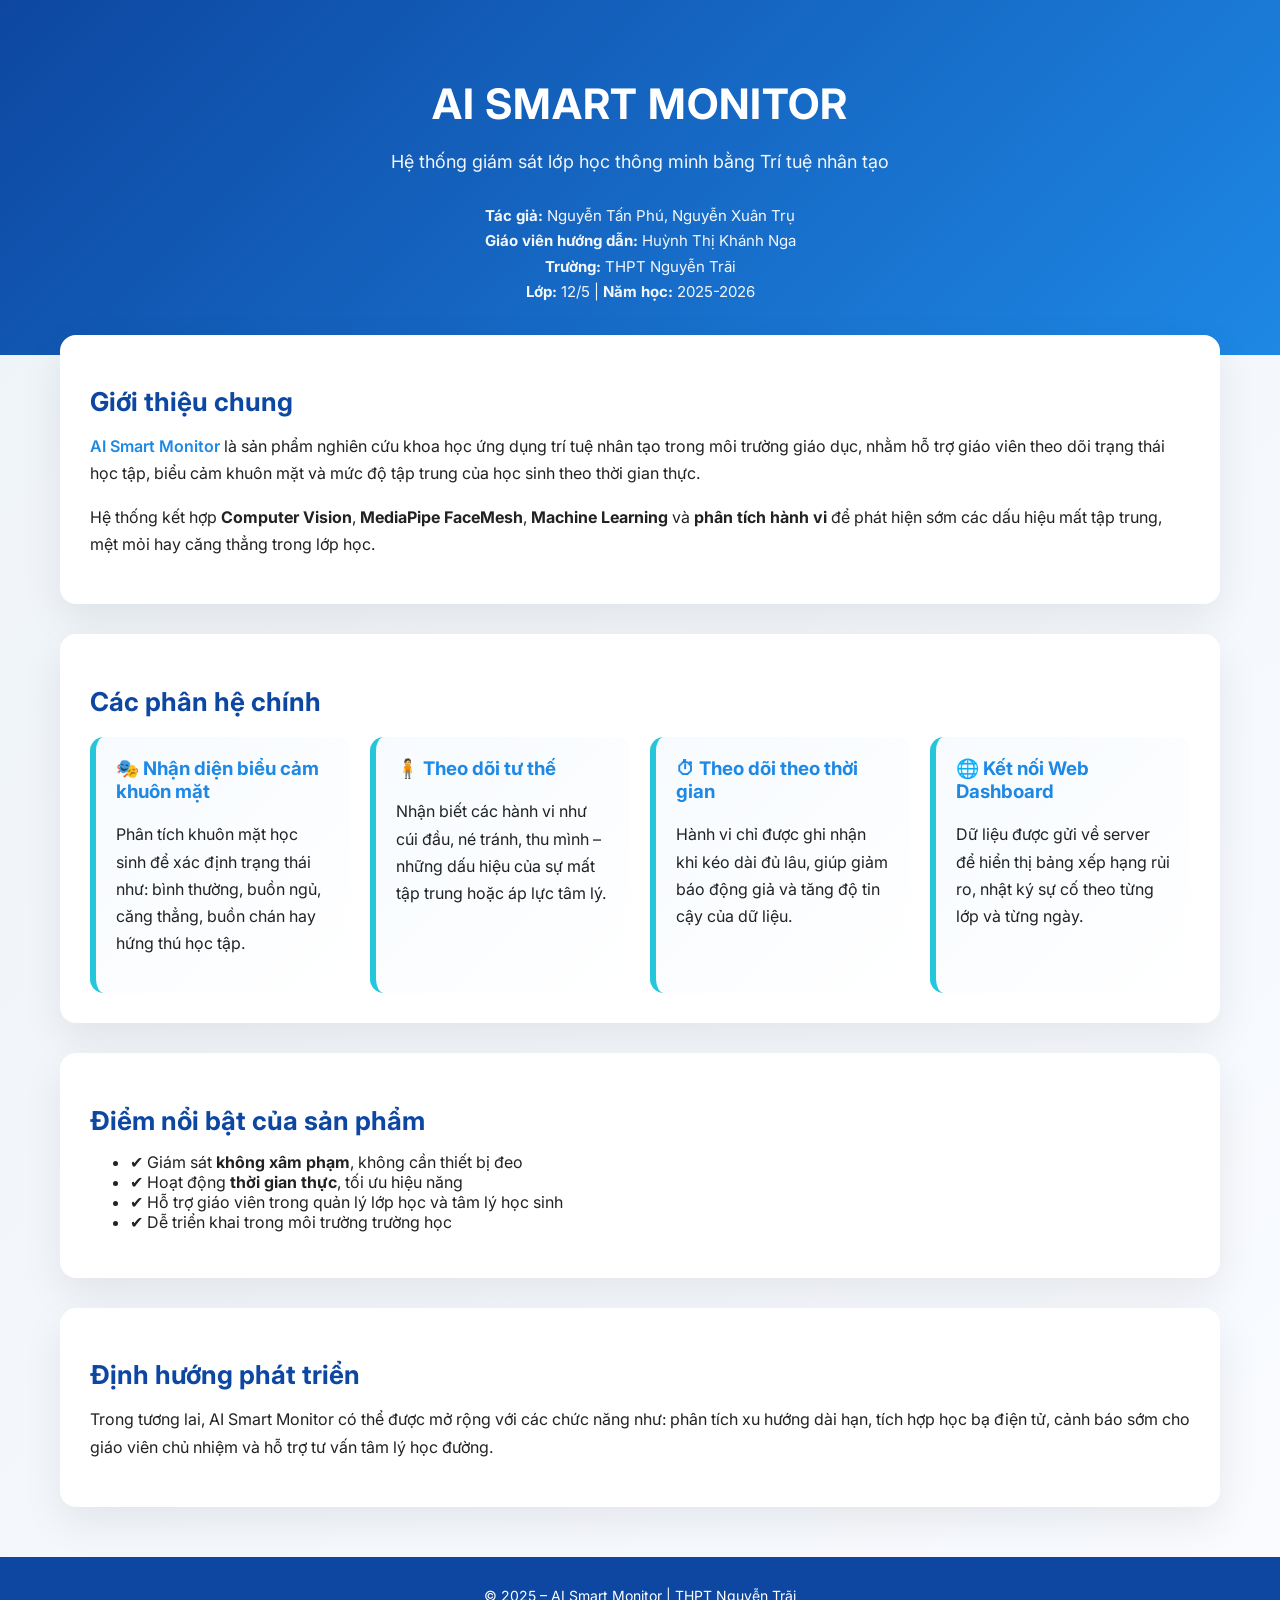
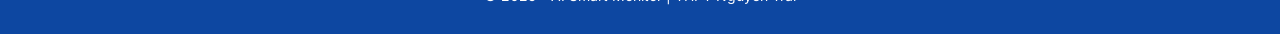
==== ai_smart_monitor.html @ 7d2ee295 "Add files via upload" ====
<!DOCTYPE html>
<html lang="vi">
<head>
  <meta charset="UTF-8" />
  <title>AI Smart Monitor – Hệ thống giám sát lớp học thông minh</title>
  <link rel="icon" href="AI Smart Monitor.ico" type="image/x-icon">
  <meta name="viewport" content="width=device-width, initial-scale=1.0" />
  <link href="https://fonts.googleapis.com/css2?family=Inter:wght@300;400;600;700&display=swap" rel="stylesheet">
  <style>
    :root {
      --primary: #1e88e5;
      --secondary: #0d47a1;
      --accent: #26c6da;
      --bg: #f4f7fb;
      --card: #ffffff;
    }

    * { box-sizing: border-box; }

    body {
      margin: 0;
      font-family: 'Inter', sans-serif;
      background: linear-gradient(135deg, #eef3f8, #f9fbff);
      color: #222;
    }

    header {
      background: linear-gradient(135deg, var(--secondary), var(--primary));
      color: white;
      padding: 50px 20px;
      text-align: center;
    }

    header h1 {
      font-size: 42px;
      margin-bottom: 10px;
      letter-spacing: 1px;
    }

    header p {
      font-size: 18px;
      opacity: 0.95;
    }

    .meta {
      margin-top: 25px;
      font-size: 15px;
      line-height: 1.7;
      opacity: 0.95;
    }

    .container {
      max-width: 1200px;
      margin: -40px auto 0;
      padding: 20px;
    }

    .card {
      background: var(--card);
      border-radius: 16px;
      padding: 30px;
      box-shadow: 0 15px 40px rgba(0,0,0,0.08);
      margin-bottom: 30px;
    }

    h2 {
      color: var(--secondary);
      margin-bottom: 15px;
      font-size: 26px;
    }

    p {
      line-height: 1.7;
      font-size: 16px;
    }

    .features {
      display: grid;
      grid-template-columns: repeat(auto-fit, minmax(250px, 1fr));
      gap: 20px;
      margin-top: 20px;
    }

    .feature {
      background: linear-gradient(135deg, #f7fbff, #ffffff);
      border-radius: 14px;
      padding: 20px;
      border-left: 6px solid var(--accent);
      transition: transform 0.2s ease, box-shadow 0.2s ease;
    }

    .feature:hover {
      transform: translateY(-5px);
      box-shadow: 0 10px 25px rgba(0,0,0,0.1);
    }

    .feature h3 {
      margin-top: 0;
      color: var(--primary);
    }

    footer {
      text-align: center;
      padding: 30px 15px;
      background: #0d47a1;
      color: white;
      font-size: 14px;
    }

    .highlight {
      color: var(--primary);
      font-weight: 600;
    }
  </style>
</head>
<body>

<header>
  <h1>AI SMART MONITOR</h1>
  <p>Hệ thống giám sát lớp học thông minh bằng Trí tuệ nhân tạo</p>

  <div class="meta">
    <div><strong>Tác giả:</strong> Nguyễn Tấn Phú, Nguyễn Xuân Trụ</div>
    <div><strong>Giáo viên hướng dẫn:</strong> Huỳnh Thị Khánh Nga</div>
    <div><strong>Trường:</strong> THPT Nguyễn Trãi</div>
    <div><strong>Lớp:</strong> 12/5 | <strong>Năm học:</strong> 2025-2026</div>
  </div>
</header>

<div class="container">

  <div class="card">
    <h2>Giới thiệu chung</h2>
    <p>
      <span class="highlight">AI Smart Monitor</span> là sản phẩm nghiên cứu khoa học ứng dụng trí tuệ nhân tạo
      trong môi trường giáo dục, nhằm hỗ trợ giáo viên theo dõi trạng thái học tập,
      biểu cảm khuôn mặt và mức độ tập trung của học sinh theo thời gian thực.
    </p>
    <p>
      Hệ thống kết hợp <strong>Computer Vision</strong>, <strong>MediaPipe FaceMesh</strong>,
      <strong>Machine Learning</strong> và <strong>phân tích hành vi</strong>
      để phát hiện sớm các dấu hiệu mất tập trung, mệt mỏi hay căng thẳng trong lớp học.
    </p>
  </div>

  <div class="card">
    <h2>Các phân hệ chính</h2>
    <div class="features">
      <div class="feature">
        <h3>🎭 Nhận diện biểu cảm khuôn mặt</h3>
        <p>
          Phân tích khuôn mặt học sinh để xác định trạng thái như: bình thường,
          buồn ngủ, căng thẳng, buồn chán hay hứng thú học tập.
        </p>
      </div>
      <div class="feature">
        <h3>🧍 Theo dõi tư thế</h3>
        <p>
          Nhận biết các hành vi như cúi đầu, né tránh, thu mình – những dấu hiệu
          của sự mất tập trung hoặc áp lực tâm lý.
        </p>
      </div>
      <div class="feature">
        <h3>⏱ Theo dõi theo thời gian</h3>
        <p>
          Hành vi chỉ được ghi nhận khi kéo dài đủ lâu, giúp giảm báo động giả
          và tăng độ tin cậy của dữ liệu.
        </p>
      </div>
      <div class="feature">
        <h3>🌐 Kết nối Web Dashboard</h3>
        <p>
          Dữ liệu được gửi về server để hiển thị bảng xếp hạng rủi ro,
          nhật ký sự cố theo từng lớp và từng ngày.
        </p>
      </div>
    </div>
  </div>

  <div class="card">
    <h2>Điểm nổi bật của sản phẩm</h2>
    <ul>
      <li>✔ Giám sát <strong>không xâm phạm</strong>, không cần thiết bị đeo</li>
      <li>✔ Hoạt động <strong>thời gian thực</strong>, tối ưu hiệu năng</li>
      <li>✔ Hỗ trợ giáo viên trong quản lý lớp học và tâm lý học sinh</li>
      <li>✔ Dễ triển khai trong môi trường trường học</li>
    </ul>
  </div>

  <div class="card">
    <h2>Định hướng phát triển</h2>
    <p>
      Trong tương lai, AI Smart Monitor có thể được mở rộng với các chức năng như:
      phân tích xu hướng dài hạn, tích hợp học bạ điện tử, cảnh báo sớm cho giáo viên
      chủ nhiệm và hỗ trợ tư vấn tâm lý học đường.
    </p>
  </div>

</div>

<footer>
  © 2025 – AI Smart Monitor | THPT Nguyễn Trãi
</footer>

</body>
</html>
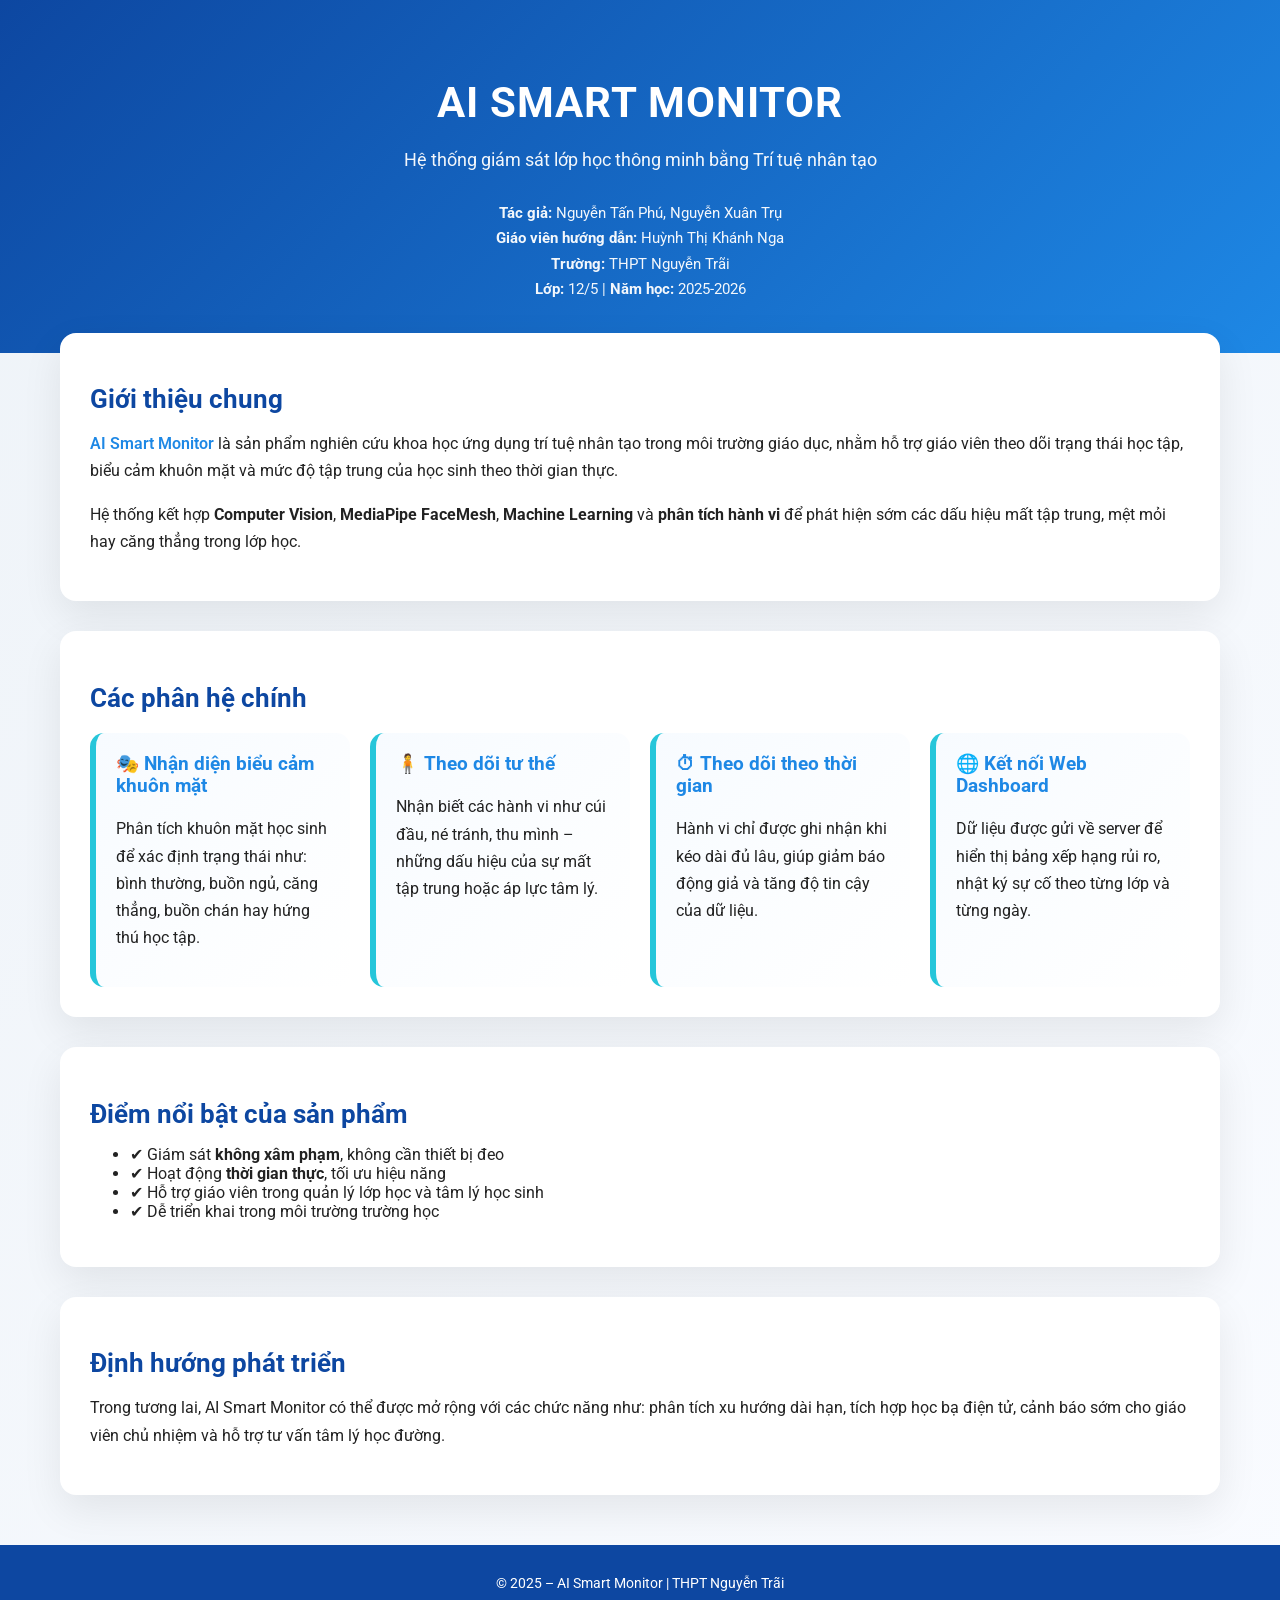
==== commit bfaca3ab: "Update ai_smart_monitor.html" ====
--- a/ai_smart_monitor.html
+++ b/ai_smart_monitor.html
@@ -5,7 +5,7 @@
   <title>AI Smart Monitor – Hệ thống giám sát lớp học thông minh</title>
   <link rel="icon" href="AI Smart Monitor.ico" type="image/x-icon">
   <meta name="viewport" content="width=device-width, initial-scale=1.0" />
-  <link href="https://fonts.googleapis.com/css2?family=Inter:wght@300;400;600;700&display=swap" rel="stylesheet">
+  <link href="https://fonts.googleapis.com/css2?family=Roboto:wght@400;500;700&display=swap" rel="stylesheet">
   <style>
     :root {
       --primary: #1e88e5;
@@ -19,7 +19,7 @@
 
     body {
       margin: 0;
-      font-family: 'Inter', sans-serif;
+      font-family: 'Roboto', Arial, sans-serif;
       background: linear-gradient(135deg, #eef3f8, #f9fbff);
       color: #222;
     }
@@ -112,6 +112,7 @@
       font-weight: 600;
     }
   </style>
+  <link rel="stylesheet" href="subpage-style.css">
 </head>
 <body>
 
@@ -201,6 +202,6 @@
 <footer>
   © 2025 – AI Smart Monitor | THPT Nguyễn Trãi
 </footer>
-
+<script src="subpage-animation.js"></script>
 </body>
 </html>
--- a/subpage-style.css
+++ b/subpage-style.css
@@ -0,0 +1,88 @@
+/* ===== GLOBAL ===== */
+html {
+  scroll-behavior: smooth;
+}
+
+/* ===== HEADER LOAD ANIMATION ===== */
+header {
+  animation: fadeSlideDown 1s ease-out;
+}
+
+@keyframes fadeSlideDown {
+  from {
+    opacity: 0;
+    transform: translateY(-30px);
+  }
+  to {
+    opacity: 1;
+    transform: translateY(0);
+  }
+}
+
+/* ===== SCROLL REVEAL ===== */
+.reveal {
+  opacity: 0;
+  transform: translateY(40px);
+  transition: all 0.8s ease;
+}
+
+.reveal.active {
+  opacity: 1;
+  transform: translateY(0);
+}
+
+/* ===== CARD GLOW ===== */
+.card,
+.feature {
+  position: relative;
+  overflow: hidden;
+}
+
+.card::before,
+.feature::before {
+  content: "";
+  position: absolute;
+  inset: 0;
+  background: linear-gradient(
+    120deg,
+    transparent,
+    rgba(79,70,229,0.15),
+    transparent
+  );
+  opacity: 0;
+  transition: opacity 0.3s;
+}
+
+.card:hover::before,
+.feature:hover::before {
+  opacity: 1;
+}
+
+/* ===== BUTTON SHINE (NẾU CÓ) ===== */
+a {
+  position: relative;
+  overflow: hidden;
+}
+
+a::after {
+  content: "";
+  position: absolute;
+  inset: 0;
+  background: linear-gradient(
+    90deg,
+    transparent,
+    rgba(255,255,255,0.5),
+    transparent
+  );
+  transform: translateX(-100%);
+}
+
+a:hover::after {
+  animation: shine 0.9s;
+}
+
+@keyframes shine {
+  to {
+    transform: translateX(100%);
+  }
+}
